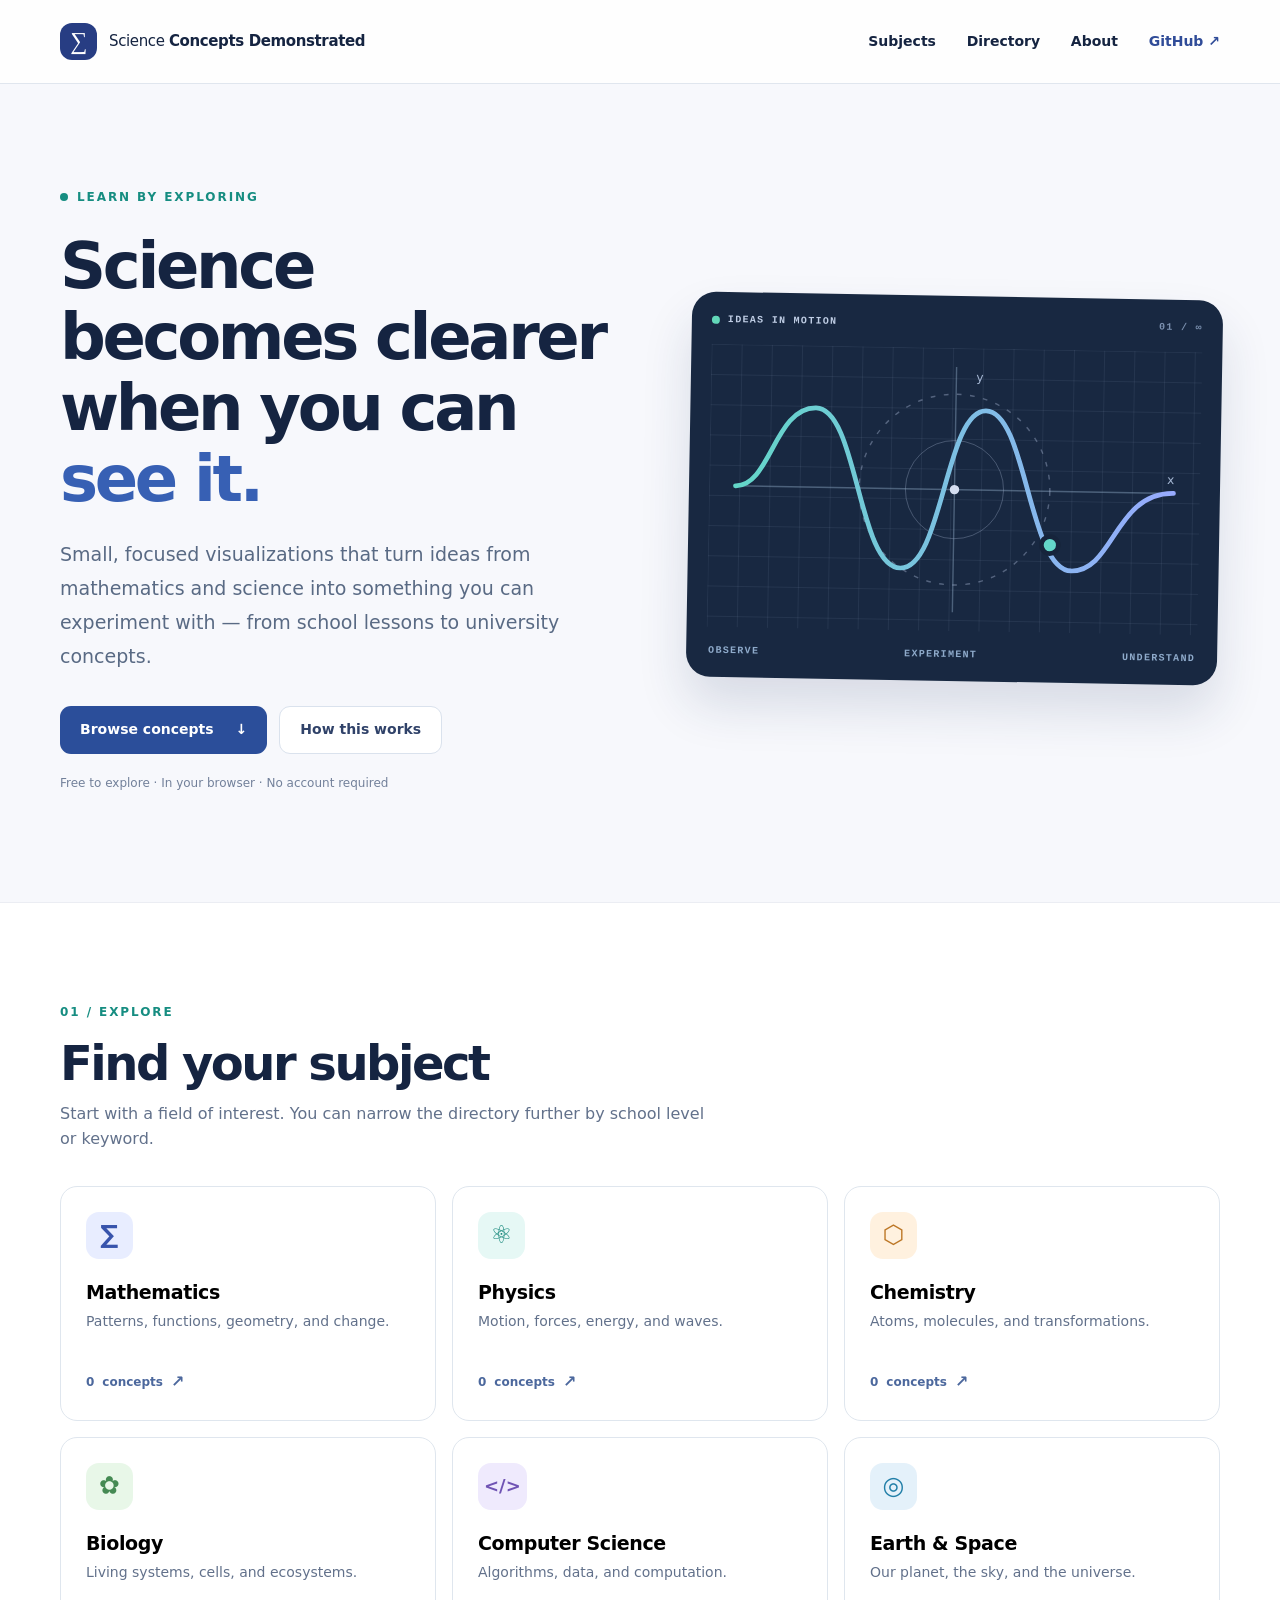
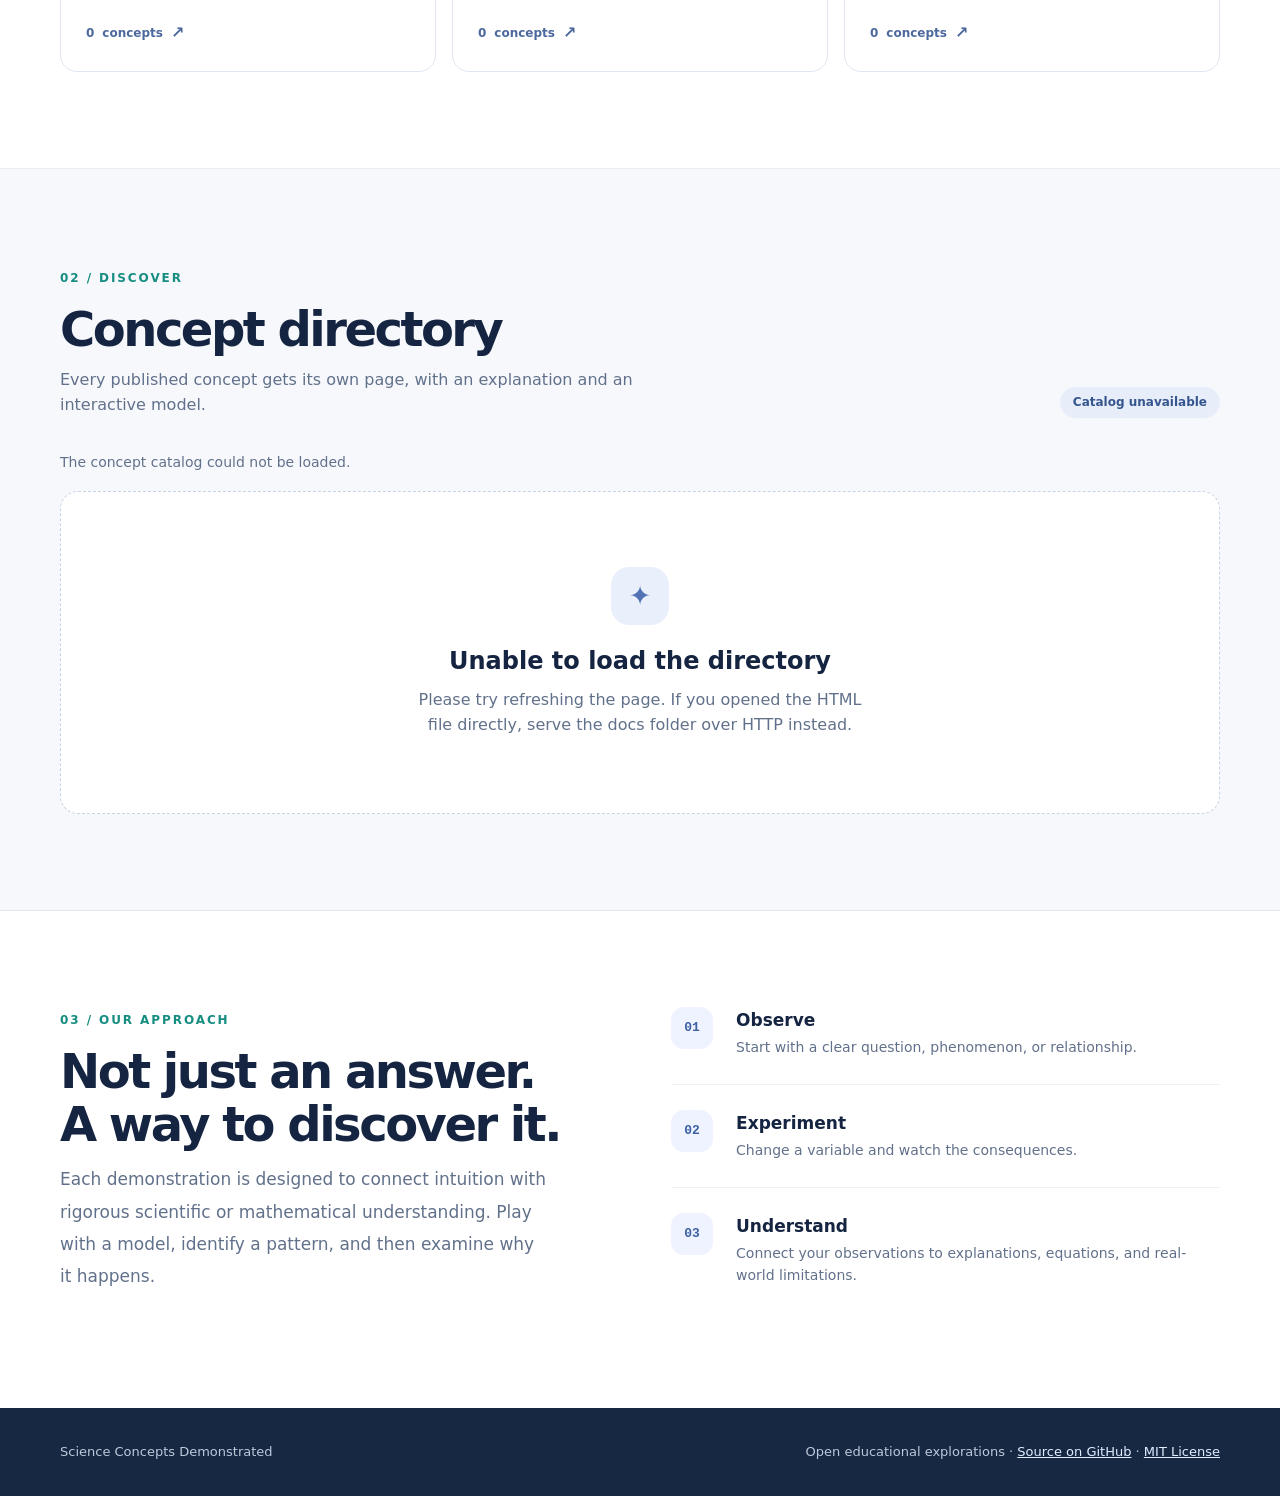
==== docs/index.html @ a7a0b008 "Initialize science concepts website and contributor documentation" ====
<!doctype html>
<html lang="en">
<head>
  <meta charset="utf-8">
  <meta name="viewport" content="width=device-width, initial-scale=1">
  <meta name="theme-color" content="#f7f8fc">
  <meta name="description" content="Explore science and mathematics through interactive, browser-based visualizations and clear explanations for learners at every level.">
  <title>Science Concepts Demonstrated — Interactive learning</title>
  <link rel="stylesheet" href="./site.css">
  <script src="./site.js" defer></script>
</head>
<body>
  <a class="skip-link" href="#main-content">Skip to main content</a>
  <header class="site-header">
    <div class="container header-inner">
      <a class="brand" href="./" aria-label="Science Concepts Demonstrated home">
        <span class="brand-mark" aria-hidden="true">∑</span>
        <span>Science <strong>Concepts Demonstrated</strong></span>
      </a>
      <nav class="site-nav" aria-label="Main navigation">
        <a href="#subjects">Subjects</a>
        <a href="#directory">Directory</a>
        <a href="#about">About</a>
        <a class="repo-link" href="https://github.com/ValRCS/Science_Concepts_Demonstrated">GitHub <span aria-hidden="true">↗</span></a>
      </nav>
    </div>
  </header>

  <main id="main-content">
    <section class="hero container" aria-labelledby="hero-title">
      <div class="hero-copy">
        <span class="eyebrow"><span class="eyebrow-dot" aria-hidden="true"></span> LEARN BY EXPLORING</span>
        <h1 id="hero-title">Science becomes clearer when you can <em>see it.</em></h1>
        <p class="lead">Small, focused visualizations that turn ideas from mathematics and science into something you can experiment with — from school lessons to university concepts.</p>
        <div class="hero-actions">
          <a class="button button-primary" href="#directory">Browse concepts <span aria-hidden="true">↓</span></a>
          <a class="button button-secondary" href="#about">How this works</a>
        </div>
        <p class="hero-note">Free to explore · In your browser · No account required</p>
      </div>
      <div class="hero-visual" aria-label="Illustration of a wave, coordinate grid, and orbit" role="img">
        <div class="visual-topline"><span class="visual-indicator"></span> IDEAS IN MOTION <span class="visual-number">01 / ∞</span></div>
        <svg viewBox="0 0 520 300" aria-hidden="true" focusable="false">
          <defs>
            <pattern id="grid" width="32" height="32" patternUnits="userSpaceOnUse"><path d="M32 0H0V32" fill="none" stroke="#9bb0cc" stroke-opacity=".2" stroke-width="1"/></pattern>
            <linearGradient id="wave" x1="0" x2="1"><stop stop-color="#63d6c8"/><stop offset="1" stop-color="#97aafe"/></linearGradient>
          </defs>
          <rect x="0" y="0" width="520" height="300" fill="url(#grid)"/>
          <path d="M28 150H492 M260 20V280" stroke="#8da6c1" stroke-opacity=".45" stroke-width="1.5"/>
          <circle cx="260" cy="150" r="101" fill="none" stroke="#a6b6d2" stroke-opacity=".42" stroke-dasharray="5 9" stroke-width="1.5"/>
          <circle cx="260" cy="150" r="52" fill="none" stroke="#a6b6d2" stroke-opacity=".35" stroke-width="1"/>
          <path d="M28 150 C65 150 68 66 112 66 S159 234 204 234 S249 66 292 66 S340 234 385 234 S430 150 492 150" fill="none" stroke="url(#wave)" stroke-width="5" stroke-linecap="round"/>
          <circle cx="362" cy="207" r="9" fill="#63d6c8" stroke="#16243b" stroke-width="5"/>
          <circle cx="260" cy="150" r="5" fill="#d5def1"/>
          <text x="281" y="35" fill="#a4b6d2" font-size="13" font-family="system-ui, sans-serif">y</text>
          <text x="485" y="140" fill="#a4b6d2" font-size="13" font-family="system-ui, sans-serif">x</text>
        </svg>
        <div class="visual-bottomline"><span>OBSERVE</span><span>EXPERIMENT</span><span>UNDERSTAND</span></div>
      </div>
    </section>

    <section id="subjects" class="section subject-section" aria-labelledby="subjects-title">
      <div class="container">
        <div class="section-heading">
          <div><span class="kicker">01 / EXPLORE</span><h2 id="subjects-title">Find your subject</h2><p>Start with a field of interest. You can narrow the directory further by school level or keyword.</p></div>
        </div>
        <div class="subject-grid" id="subject-grid">
          <button class="subject-card" type="button" data-subject="Mathematics"><span class="subject-icon math" aria-hidden="true">∑</span><span class="subject-name">Mathematics</span><span class="subject-description">Patterns, functions, geometry, and change.</span><span class="subject-count"><span data-count-for="Mathematics">0</span> concepts <span aria-hidden="true">↗</span></span></button>
          <button class="subject-card" type="button" data-subject="Physics"><span class="subject-icon physics" aria-hidden="true">⚛</span><span class="subject-name">Physics</span><span class="subject-description">Motion, forces, energy, and waves.</span><span class="subject-count"><span data-count-for="Physics">0</span> concepts <span aria-hidden="true">↗</span></span></button>
          <button class="subject-card" type="button" data-subject="Chemistry"><span class="subject-icon chemistry" aria-hidden="true">⬡</span><span class="subject-name">Chemistry</span><span class="subject-description">Atoms, molecules, and transformations.</span><span class="subject-count"><span data-count-for="Chemistry">0</span> concepts <span aria-hidden="true">↗</span></span></button>
          <button class="subject-card" type="button" data-subject="Biology"><span class="subject-icon biology" aria-hidden="true">✿</span><span class="subject-name">Biology</span><span class="subject-description">Living systems, cells, and ecosystems.</span><span class="subject-count"><span data-count-for="Biology">0</span> concepts <span aria-hidden="true">↗</span></span></button>
          <button class="subject-card" type="button" data-subject="Computer Science"><span class="subject-icon computing" aria-hidden="true">&lt;/&gt;</span><span class="subject-name">Computer Science</span><span class="subject-description">Algorithms, data, and computation.</span><span class="subject-count"><span data-count-for="Computer Science">0</span> concepts <span aria-hidden="true">↗</span></span></button>
          <button class="subject-card" type="button" data-subject="Earth & Space"><span class="subject-icon earth" aria-hidden="true">◎</span><span class="subject-name">Earth &amp; Space</span><span class="subject-description">Our planet, the sky, and the universe.</span><span class="subject-count"><span data-count-for="Earth & Space">0</span> concepts <span aria-hidden="true">↗</span></span></button>
        </div>
      </div>
    </section>

    <section id="directory" class="section directory-section" aria-labelledby="directory-title">
      <div class="container">
        <div class="section-heading">
          <div><span class="kicker">02 / DISCOVER</span><h2 id="directory-title">Concept directory</h2><p>Every published concept gets its own page, with an explanation and an interactive model.</p></div>
          <span id="catalog-total" class="catalog-total" aria-live="polite">Loading catalog…</span>
        </div>
        <div id="catalog-controls" class="catalog-controls" hidden>
          <label class="field search-field"><span>Search concepts</span><input type="search" id="concept-search" placeholder="Search by topic or keyword…" autocomplete="off"></label>
          <label class="field"><span>Subject</span><select id="subject-filter"><option value="All">All subjects</option><option>Mathematics</option><option>Physics</option><option>Chemistry</option><option>Biology</option><option>Computer Science</option><option>Earth &amp; Space</option></select></label>
          <label class="field"><span>Level</span><select id="level-filter"><option value="All">All levels</option><option>Primary</option><option>Lower secondary</option><option>Upper secondary</option><option>University</option></select></label>
        </div>
        <p id="catalog-status" class="results-status" role="status" aria-live="polite"></p>
        <div id="concept-grid" class="concept-grid"></div>
        <div id="empty-state" class="empty-state" hidden>
          <span class="empty-icon" aria-hidden="true">✦</span>
          <h3 id="empty-title">A collection in the making</h3>
          <p id="empty-description">The first interactive visualizations will appear here as they are published. In the meantime, explore the subjects above.</p>
        </div>
      </div>
    </section>

    <section id="about" class="section about-section" aria-labelledby="about-title">
      <div class="container about-layout">
        <div><span class="kicker">03 / OUR APPROACH</span><h2 id="about-title">Not just an answer.<br> A way to discover it.</h2><p>Each demonstration is designed to connect intuition with rigorous scientific or mathematical understanding. Play with a model, identify a pattern, and then examine why it happens.</p></div>
        <ol class="steps">
          <li><span class="step-number">01</span><div><h3>Observe</h3><p>Start with a clear question, phenomenon, or relationship.</p></div></li>
          <li><span class="step-number">02</span><div><h3>Experiment</h3><p>Change a variable and watch the consequences.</p></div></li>
          <li><span class="step-number">03</span><div><h3>Understand</h3><p>Connect your observations to explanations, equations, and real-world limitations.</p></div></li>
        </ol>
      </div>
    </section>
  </main>

  <footer class="site-footer"><div class="container footer-inner"><span>Science Concepts Demonstrated</span><span>Open educational explorations · <a href="https://github.com/ValRCS/Science_Concepts_Demonstrated">Source on GitHub</a> · <a href="https://github.com/ValRCS/Science_Concepts_Demonstrated/blob/main/LICENSE">MIT License</a></span></div></footer>
</body>
</html>
---- docs/site.css ----
:root {
  color-scheme: light;
  --ink: #152441;
  --muted: #62718b;
  --background: #f7f8fc;
  --surface: #fff;
  --border: #e0e6ee;
  --blue: #304c98;
  --teal: #168d81;
  --radius: 20px;
}
* { box-sizing: border-box; }
html { scroll-behavior: smooth; }
body { margin: 0; font-family: ui-sans-serif, system-ui, -apple-system, BlinkMacSystemFont, "Segoe UI", sans-serif; color: var(--ink); background: var(--background); line-height: 1.55; }
a { color: inherit; }
button, input, select { font: inherit; }
button { cursor: pointer; }
button:focus-visible, a:focus-visible, input:focus-visible, select:focus-visible { outline: 3px solid #249cba; outline-offset: 3px; }
[hidden] { display: none !important; }
.container { width: min(1160px, calc(100% - 48px)); margin-inline: auto; }
.skip-link { position: absolute; top: -100px; left: 16px; z-index: 100; padding: 12px; background: #fff; }
.skip-link:focus { top: 12px; }
.site-header { background: rgba(255,255,255,.85); border-bottom: 1px solid var(--border); }
.header-inner { min-height: 83px; display: flex; align-items: center; justify-content: space-between; gap: 24px; }
.brand { display: inline-flex; align-items: center; gap: 12px; text-decoration: none; font-size: 15px; white-space: nowrap; letter-spacing: -.025em; }
.brand strong { font-weight: 780; }
.brand-mark { width: 37px; height: 37px; background: #273d83; color: #fff; border-radius: 12px; display: grid; place-items: center; font-size: 24px; font-family: Georgia, serif; }
.site-nav { display: flex; align-items: center; flex-wrap: wrap; gap: clamp(12px, 2.4vw, 34px); font-size: 14px; font-weight: 650; }
.site-nav a { text-decoration: none; }
.site-nav a:hover, .site-footer a:hover { color: var(--teal); }
.repo-link { color: var(--blue); }
.hero { display: grid; grid-template-columns: 1.04fr 1fr; align-items: center; gap: clamp(30px, 6vw, 88px); padding-top: 100px; padding-bottom: 110px; }
.eyebrow, .kicker { text-transform: uppercase; font-size: 12px; letter-spacing: .16em; font-weight: 800; color: var(--teal); }
.eyebrow { display: inline-flex; align-items: center; gap: 9px; }
.eyebrow-dot { height: 8px; width: 8px; border-radius: 50%; background: var(--teal); }
h1, h2, h3, p { margin-top: 0; }
h1, h2 { letter-spacing: -.052em; line-height: 1.11; }
h1 { font-size: clamp(43px, 5vw, 71px); margin: 22px 0; font-weight: 790; }
h1 em { font-style: normal; color: #3760b4; }
.lead { max-width: 550px; font-size: clamp(17px, 1.65vw, 19px); line-height: 1.8; color: #596a84; }
.hero-actions { display: flex; flex-wrap: wrap; gap: 12px; margin-top: 32px; }
.button { min-height: 48px; padding: 12px 20px; text-decoration: none; border-radius: 11px; font-size: 14px; font-weight: 750; display: inline-flex; align-items: center; gap: 22px; justify-content: center; }
.button-primary { color: #fff; background: #2b4e9a; }
.button-primary:hover { background: #203d7c; }
.button-secondary { background: #fff; color: #304269; border: 1px solid #dae2ed; }
.button-secondary:hover { border-color: #a4b9d6; }
.hero-note { color: #72809a; font-size: 12px; margin: 20px 0 0; }
.hero-visual { background: #182841; padding: 20px 20px 15px; color: #c0cee5; border-radius: 24px; box-shadow: 0 28px 50px rgba(30, 48, 91, .14); overflow: hidden; transform: rotate(1deg); }
.visual-topline, .visual-bottomline { display: flex; align-items: center; gap: 8px; font-family: ui-monospace, "SFMono-Regular", Consolas, monospace; font-weight: 700; letter-spacing: .13em; font-size: 10px; }
.visual-indicator { width: 8px; height: 8px; border-radius: 50%; background: #62d7b8; }
.visual-number { margin-left: auto; color: #7b90af; }
.hero-visual svg { width: 100%; display: block; margin: 16px 0; }
.visual-bottomline { justify-content: space-between; color: #8fabcb; padding: 0 2px 4px; }
.section { padding: 96px 0; }
.subject-section { background: #fff; border-block: 1px solid #ebedf3; }
.section-heading { display: flex; align-items: flex-end; justify-content: space-between; gap: 22px; margin-bottom: 34px; }
.section-heading h2, .about-section h2 { font-size: clamp(32px, 3.9vw, 48px); margin: 13px 0 12px; }
.section-heading p { color: var(--muted); max-width: 650px; margin: 0; }
.subject-grid { display: grid; grid-template-columns: repeat(3, minmax(0, 1fr)); gap: 16px; }
.subject-card { padding: 25px; text-align: left; border: 1px solid #dfe6ee; background: #fff; border-radius: 17px; min-height: 235px; display: flex; flex-direction: column; align-items: flex-start; transition: transform .18s ease, box-shadow .18s ease, border-color .18s ease; }
.subject-card:hover { transform: translateY(-3px); border-color: #b3c4db; box-shadow: 0 10px 30px rgba(26, 48, 87, .08); }
.subject-icon { display: grid; place-items: center; min-width: 47px; height: 47px; padding-inline: 6px; border-radius: 13px; background: #e8edff; color: #3854ac; font-size: 25px; font-weight: 760; }
.subject-icon.physics { background: #e6f8f5; color: #138679; }
.subject-icon.chemistry { background: #fff1df; color: #bd7726; }
.subject-icon.biology { background: #e8f7e8; color: #458a53; }
.subject-icon.computing { background: #efeafd; color: #7054b4; font-size: 18px; }
.subject-icon.earth { background: #e4f1fa; color: #227fa8; }
.subject-name { font-weight: 800; letter-spacing: -.02em; font-size: 19px; margin-top: 19px; }
.subject-description { color: var(--muted); font-size: 14px; margin-top: 4px; }
.subject-count { display: flex; gap: 8px; align-items: center; margin-top: auto; padding-top: 17px; font-size: 12px; color: #4c689d; font-weight: 750; }
.subject-count span:last-child { font-size: 16px; }
.directory-section { background: #f7f8fc; }
.catalog-total { flex: 0 0 auto; background: #e8eef9; color: #35558e; border-radius: 20px; padding: 6px 13px; font-weight: 750; font-size: 12px; }
.catalog-controls { display: grid; grid-template-columns: 2fr 1fr 1fr; gap: 15px; padding: 20px; background: #fff; border: 1px solid var(--border); border-radius: 16px; }
.field { display: grid; gap: 7px; font-size: 12px; font-weight: 750; color: #4e607d; }
.field input, .field select { min-width: 0; width: 100%; height: 44px; padding: 8px 13px; color: var(--ink); background: #fafcff; border: 1px solid #ced9e7; border-radius: 9px; font-size: 14px; }
.results-status { margin: 18px 0; font-size: 14px; color: var(--muted); }
.concept-grid { display: grid; grid-template-columns: repeat(3, minmax(0, 1fr)); gap: 17px; }
.concept-card { background: #fff; padding: 26px; border: 1px solid var(--border); border-radius: 18px; min-height: 230px; display: flex; flex-direction: column; }
.concept-category { color: #287d81; font-size: 11px; text-transform: uppercase; letter-spacing: .1em; font-weight: 800; }
.concept-card h3 { margin: 12px 0 8px; font-size: 21px; letter-spacing: -.03em; }
.concept-card h3 a { text-decoration: none; }
.concept-card h3 a:hover { color: var(--blue); text-decoration: underline; }
.concept-card p { color: var(--muted); font-size: 14px; }
.level-tags { margin-top: auto; display: flex; flex-wrap: wrap; gap: 6px; }
.level-tags span { font-size: 11px; padding: 4px 9px; border-radius: 20px; background: #edf1f9; color: #4d6385; }
.empty-state { text-align: center; padding: 75px 24px; background: #fff; border: 1px dashed #c6d3e7; border-radius: 18px; }
.empty-icon { display: inline-grid; place-items: center; width: 58px; height: 58px; background: #eaf0fb; border-radius: 18px; font-size: 27px; color: #5172b3; }
.empty-state h3 { font-size: 24px; margin: 18px 0 8px; }
.empty-state p { color: var(--muted); max-width: 470px; margin: 0 auto; }
.about-section { background: #fff; border-top: 1px solid var(--border); }
.about-layout { display: grid; grid-template-columns: .95fr 1fr; gap: clamp(32px, 7vw, 100px); }
.about-layout > div > p { color: var(--muted); max-width: 490px; line-height: 1.9; font-size: 17px; }
.steps { list-style: none; padding: 0; margin: 0; }
.steps li { display: flex; gap: 23px; padding: 0 0 25px; margin-bottom: 25px; border-bottom: 1px solid #edf0f5; }
.steps li:last-child { margin-bottom: 0; border-bottom: 0; }
.step-number { display: grid; place-items: center; width: 42px; height: 42px; flex: 0 0 auto; border-radius: 13px; background: #eef3ff; color: #3d60a3; font-family: ui-monospace, monospace; font-size: 13px; font-weight: 800; }
.steps h3 { font-size: 17px; margin: 0 0 4px; }
.steps p { color: var(--muted); font-size: 14px; margin: 0; }
.site-footer { background: #172843; color: #bdc9d9; font-size: 13px; }
.footer-inner { padding: 34px 0; display: flex; justify-content: space-between; gap: 20px; flex-wrap: wrap; }
.site-footer a { color: #e2edff; }
@media (max-width: 920px) {
  .hero { grid-template-columns: 1fr; padding-top: 65px; padding-bottom: 65px; }
  .hero-visual { max-width: 620px; transform: none; }
  .subject-grid, .concept-grid { grid-template-columns: repeat(2, minmax(0, 1fr)); }
  .about-layout { grid-template-columns: 1fr; }
}
@media (max-width: 650px) {
  .container { width: min(100% - 32px, 1160px); }
  .header-inner { align-items: flex-start; flex-direction: column; justify-content: center; gap: 12px; padding-block: 17px; }
  .site-nav { gap: 17px; }
  .site-nav a { font-size: 12px; }
  h1 { font-size: 42px; }
  .section { padding: 65px 0; }
  .subject-grid, .concept-grid { grid-template-columns: 1fr; }
  .subject-card { min-height: 210px; }
  .catalog-controls { grid-template-columns: 1fr; }
  .section-heading { align-items: flex-start; flex-direction: column; }
}
@media (prefers-reduced-motion: reduce) {
  html { scroll-behavior: auto; }
  .subject-card { transition: none; }
  .subject-card:hover { transform: none; }
}
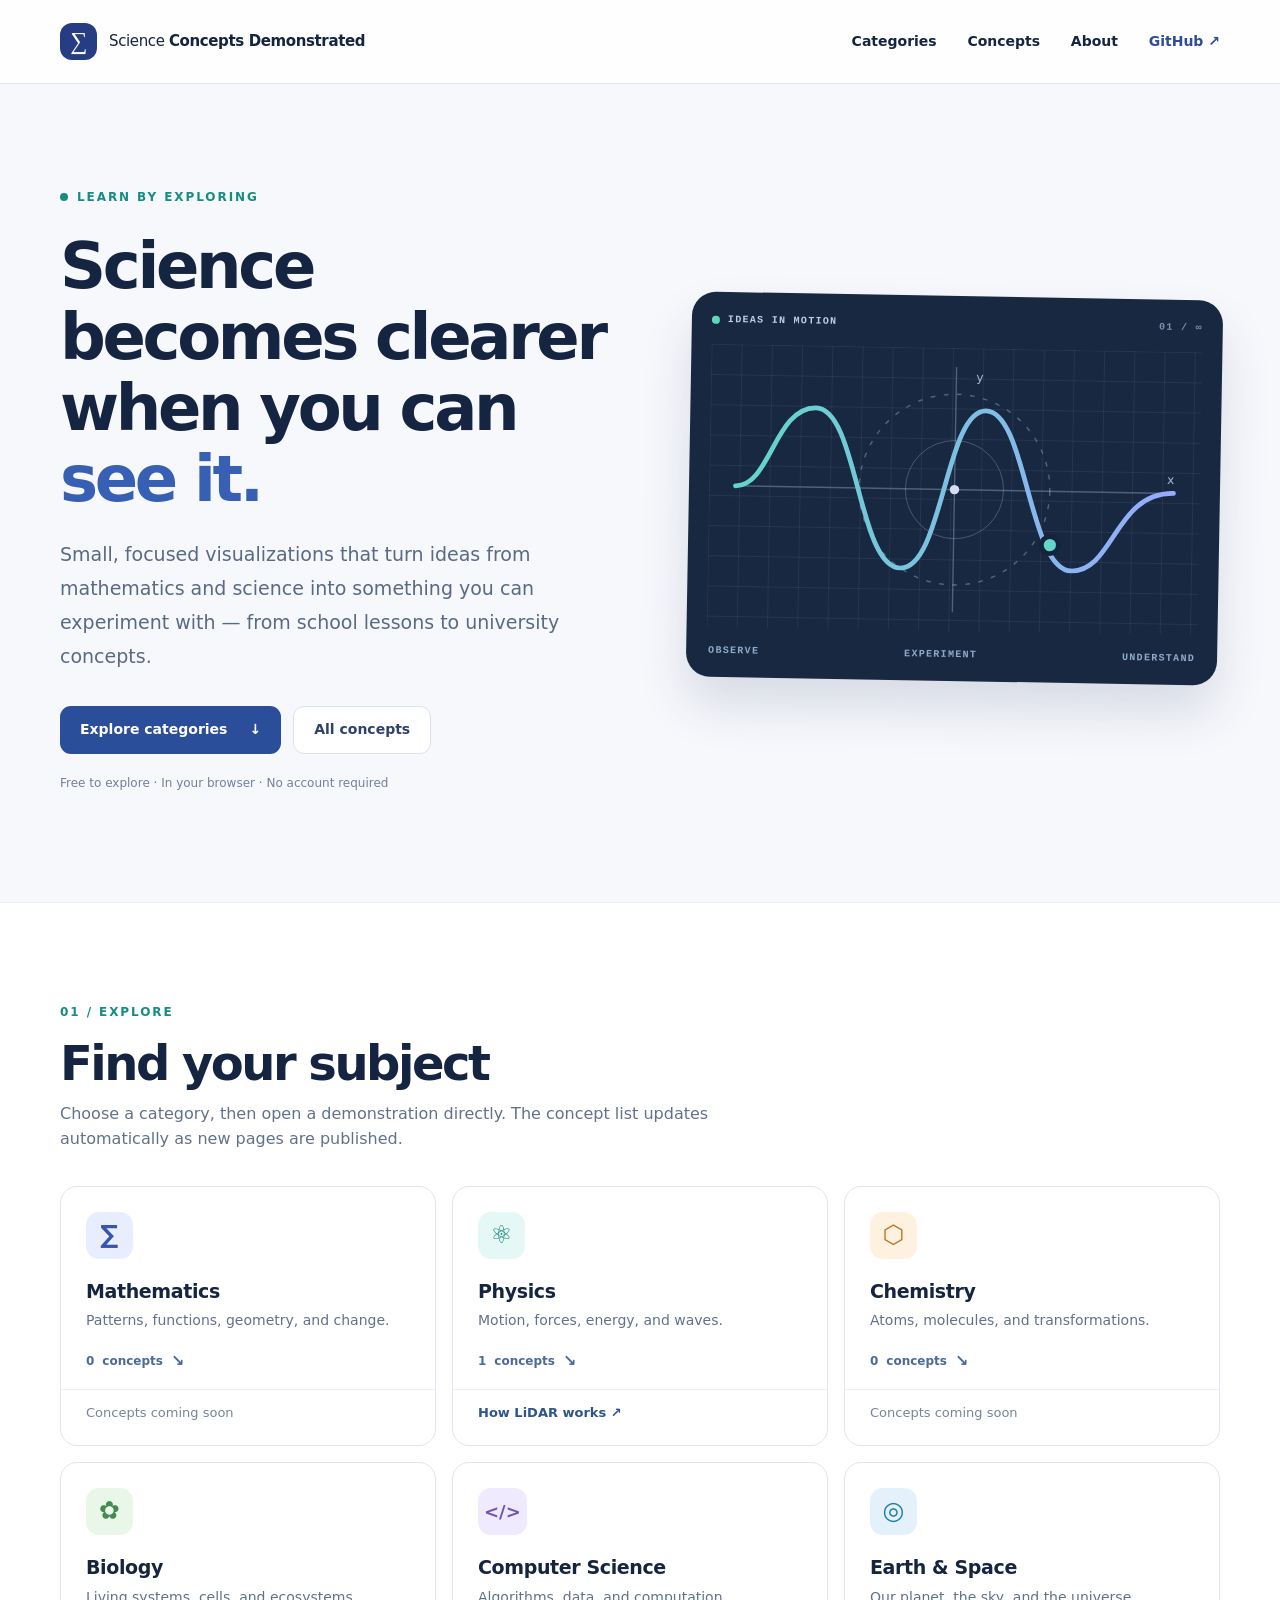
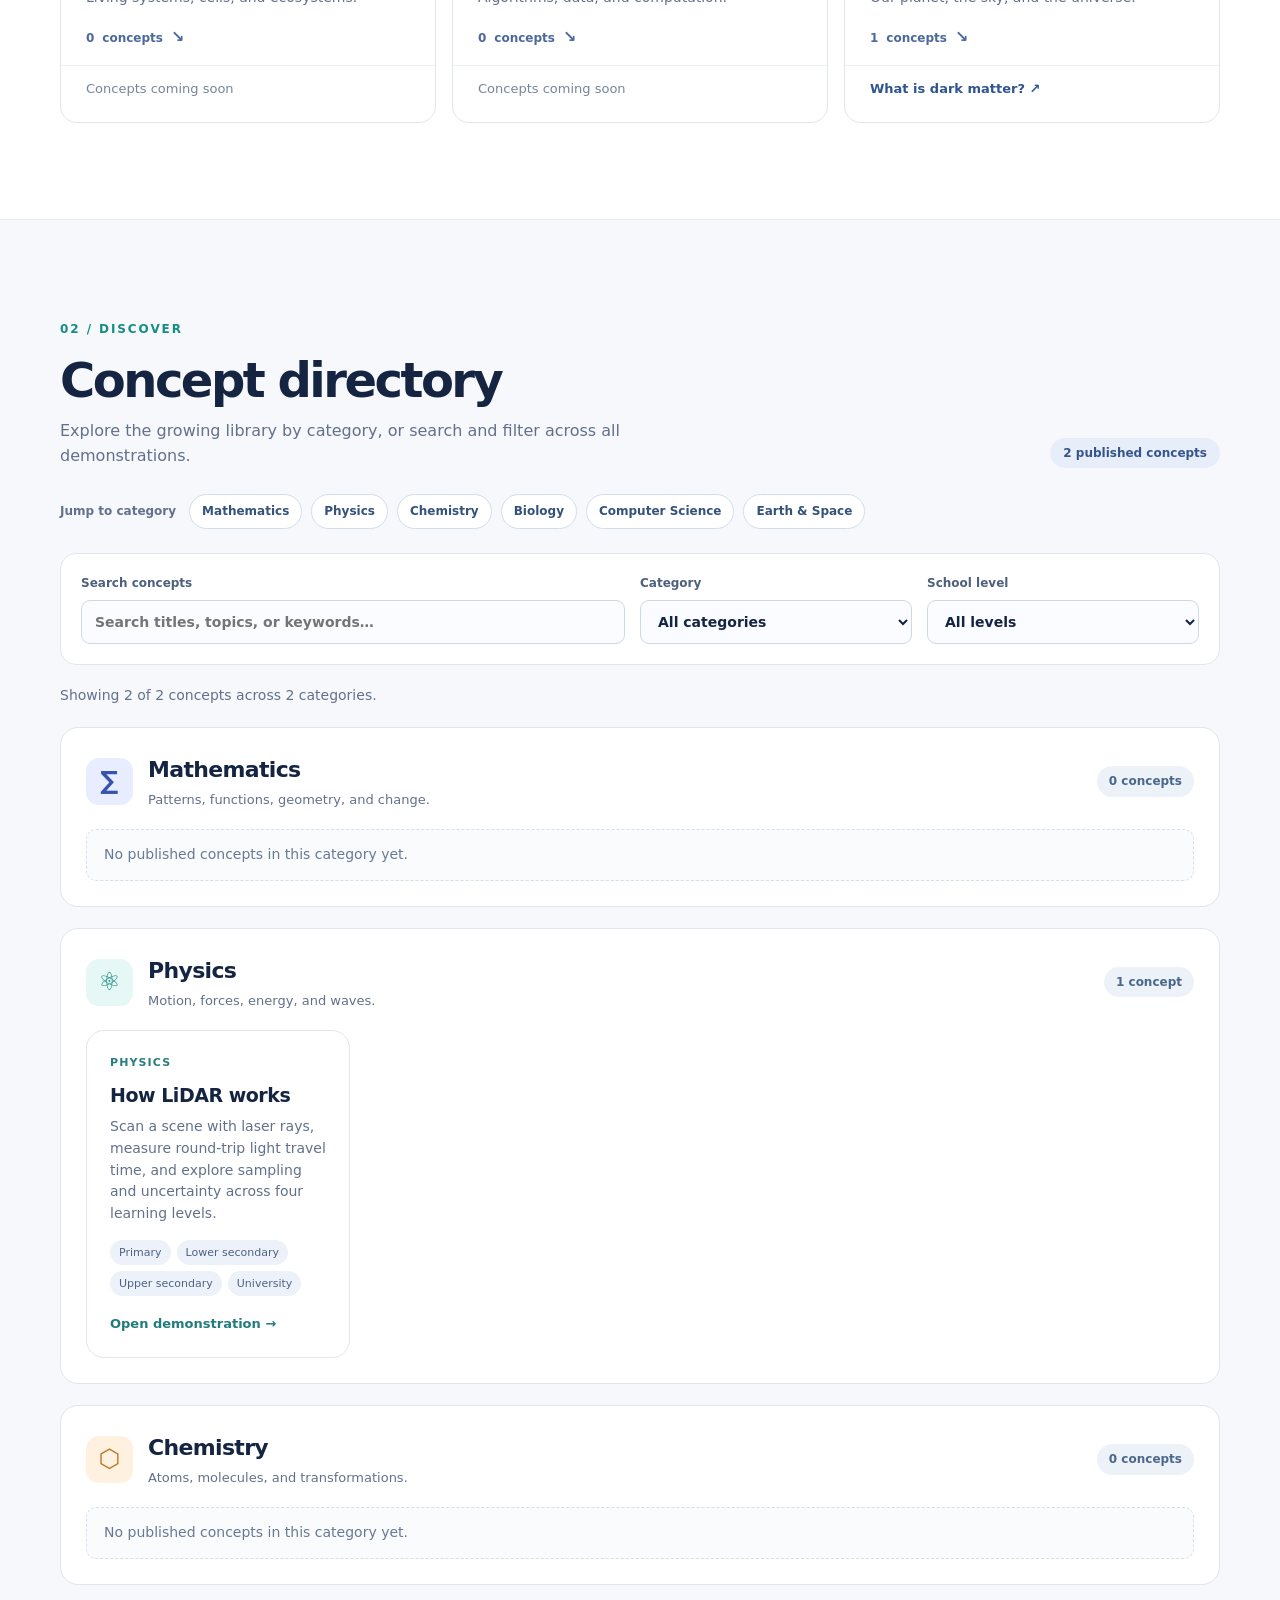
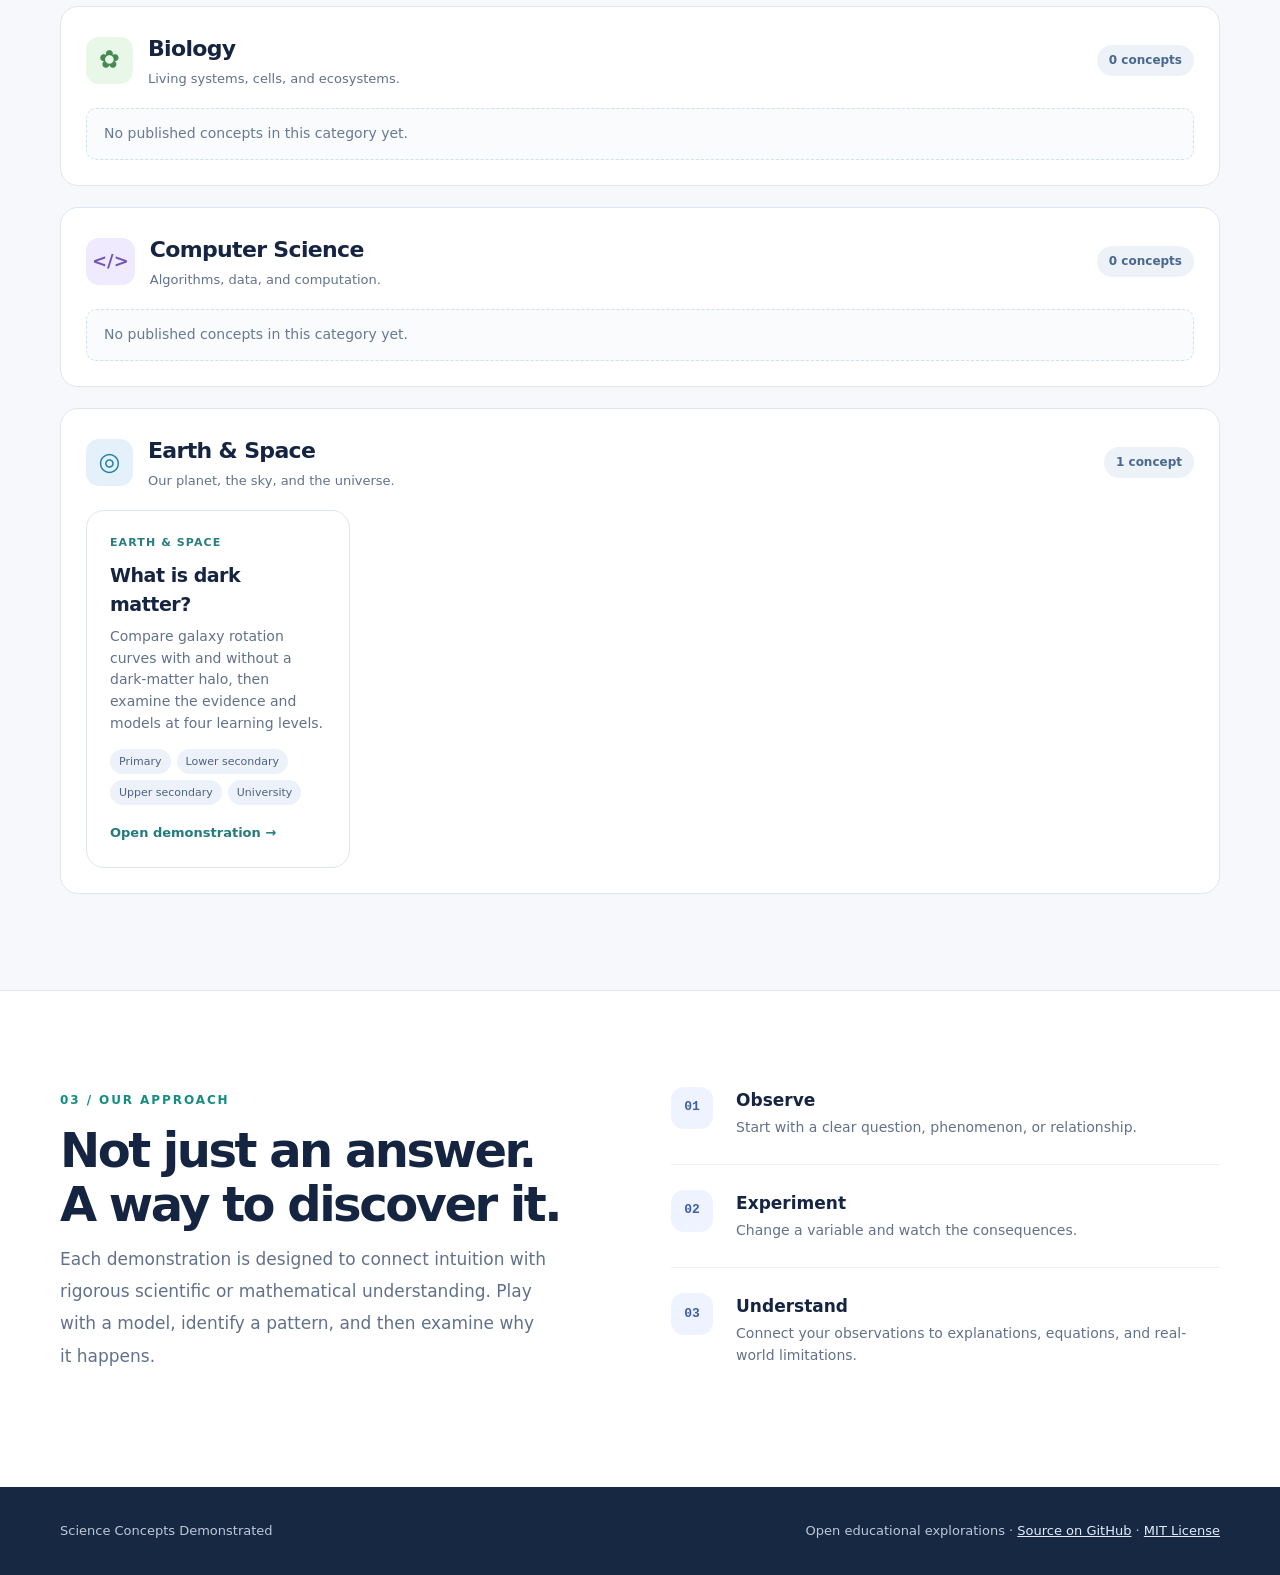
==== commit 7e1cd681: "Build categorized homepage navigation with direct concept links" ====
--- a/docs/index.html
+++ b/docs/index.html
@@ -18,8 +18,8 @@
         <span>Science <strong>Concepts Demonstrated</strong></span>
       </a>
       <nav class="site-nav" aria-label="Main navigation">
-        <a href="#subjects">Subjects</a>
-        <a href="#directory">Directory</a>
+        <a href="#subjects">Categories</a>
+        <a href="#directory">Concepts</a>
         <a href="#about">About</a>
         <a class="repo-link" href="https://github.com/ValRCS/Science_Concepts_Demonstrated">GitHub <span aria-hidden="true">↗</span></a>
       </nav>
@@ -33,8 +33,8 @@
         <h1 id="hero-title">Science becomes clearer when you can <em>see it.</em></h1>
         <p class="lead">Small, focused visualizations that turn ideas from mathematics and science into something you can experiment with — from school lessons to university concepts.</p>
         <div class="hero-actions">
-          <a class="button button-primary" href="#directory">Browse concepts <span aria-hidden="true">↓</span></a>
-          <a class="button button-secondary" href="#about">How this works</a>
+          <a class="button button-primary" href="#subjects">Explore categories <span aria-hidden="true">↓</span></a>
+          <a class="button button-secondary" href="#directory">All concepts</a>
         </div>
         <p class="hero-note">Free to explore · In your browser · No account required</p>
       </div>
@@ -62,15 +62,75 @@
     <section id="subjects" class="section subject-section" aria-labelledby="subjects-title">
       <div class="container">
         <div class="section-heading">
-          <div><span class="kicker">01 / EXPLORE</span><h2 id="subjects-title">Find your subject</h2><p>Start with a field of interest. You can narrow the directory further by school level or keyword.</p></div>
+          <div><span class="kicker">01 / EXPLORE</span><h2 id="subjects-title">Find your subject</h2><p>Choose a category, then open a demonstration directly. The concept list updates automatically as new pages are published.</p></div>
         </div>
         <div class="subject-grid" id="subject-grid">
-          <button class="subject-card" type="button" data-subject="Mathematics"><span class="subject-icon math" aria-hidden="true">∑</span><span class="subject-name">Mathematics</span><span class="subject-description">Patterns, functions, geometry, and change.</span><span class="subject-count"><span data-count-for="Mathematics">0</span> concepts <span aria-hidden="true">↗</span></span></button>
-          <button class="subject-card" type="button" data-subject="Physics"><span class="subject-icon physics" aria-hidden="true">⚛</span><span class="subject-name">Physics</span><span class="subject-description">Motion, forces, energy, and waves.</span><span class="subject-count"><span data-count-for="Physics">0</span> concepts <span aria-hidden="true">↗</span></span></button>
-          <button class="subject-card" type="button" data-subject="Chemistry"><span class="subject-icon chemistry" aria-hidden="true">⬡</span><span class="subject-name">Chemistry</span><span class="subject-description">Atoms, molecules, and transformations.</span><span class="subject-count"><span data-count-for="Chemistry">0</span> concepts <span aria-hidden="true">↗</span></span></button>
-          <button class="subject-card" type="button" data-subject="Biology"><span class="subject-icon biology" aria-hidden="true">✿</span><span class="subject-name">Biology</span><span class="subject-description">Living systems, cells, and ecosystems.</span><span class="subject-count"><span data-count-for="Biology">0</span> concepts <span aria-hidden="true">↗</span></span></button>
-          <button class="subject-card" type="button" data-subject="Computer Science"><span class="subject-icon computing" aria-hidden="true">&lt;/&gt;</span><span class="subject-name">Computer Science</span><span class="subject-description">Algorithms, data, and computation.</span><span class="subject-count"><span data-count-for="Computer Science">0</span> concepts <span aria-hidden="true">↗</span></span></button>
-          <button class="subject-card" type="button" data-subject="Earth & Space"><span class="subject-icon earth" aria-hidden="true">◎</span><span class="subject-name">Earth &amp; Space</span><span class="subject-description">Our planet, the sky, and the universe.</span><span class="subject-count"><span data-count-for="Earth & Space">0</span> concepts <span aria-hidden="true">↗</span></span></button>
+          <article class="subject-card">
+            <a class="subject-jump" href="#category-mathematics" data-subject-jump="Mathematics" aria-label="Browse Mathematics concepts">
+              <span class="subject-icon math" aria-hidden="true">∑</span>
+              <span class="subject-name">Mathematics</span>
+              <span class="subject-description">Patterns, functions, geometry, and change.</span>
+              <span class="subject-count"><span data-count-for="Mathematics">0</span> concepts <span aria-hidden="true">↘</span></span>
+            </a>
+            <ul class="subject-shortcuts" data-subject-links="Mathematics" aria-label="Mathematics demonstrations">
+              <li class="subject-coming-soon">Loading concepts…</li>
+            </ul>
+          </article>
+          <article class="subject-card">
+            <a class="subject-jump" href="#category-physics" data-subject-jump="Physics" aria-label="Browse Physics concepts">
+              <span class="subject-icon physics" aria-hidden="true">⚛</span>
+              <span class="subject-name">Physics</span>
+              <span class="subject-description">Motion, forces, energy, and waves.</span>
+              <span class="subject-count"><span data-count-for="Physics">0</span> concepts <span aria-hidden="true">↘</span></span>
+            </a>
+            <ul class="subject-shortcuts" data-subject-links="Physics" aria-label="Physics demonstrations">
+              <li class="subject-coming-soon">Loading concepts…</li>
+            </ul>
+          </article>
+          <article class="subject-card">
+            <a class="subject-jump" href="#category-chemistry" data-subject-jump="Chemistry" aria-label="Browse Chemistry concepts">
+              <span class="subject-icon chemistry" aria-hidden="true">⬡</span>
+              <span class="subject-name">Chemistry</span>
+              <span class="subject-description">Atoms, molecules, and transformations.</span>
+              <span class="subject-count"><span data-count-for="Chemistry">0</span> concepts <span aria-hidden="true">↘</span></span>
+            </a>
+            <ul class="subject-shortcuts" data-subject-links="Chemistry" aria-label="Chemistry demonstrations">
+              <li class="subject-coming-soon">Loading concepts…</li>
+            </ul>
+          </article>
+          <article class="subject-card">
+            <a class="subject-jump" href="#category-biology" data-subject-jump="Biology" aria-label="Browse Biology concepts">
+              <span class="subject-icon biology" aria-hidden="true">✿</span>
+              <span class="subject-name">Biology</span>
+              <span class="subject-description">Living systems, cells, and ecosystems.</span>
+              <span class="subject-count"><span data-count-for="Biology">0</span> concepts <span aria-hidden="true">↘</span></span>
+            </a>
+            <ul class="subject-shortcuts" data-subject-links="Biology" aria-label="Biology demonstrations">
+              <li class="subject-coming-soon">Loading concepts…</li>
+            </ul>
+          </article>
+          <article class="subject-card">
+            <a class="subject-jump" href="#category-computer-science" data-subject-jump="Computer Science" aria-label="Browse Computer Science concepts">
+              <span class="subject-icon computing" aria-hidden="true">&lt;/&gt;</span>
+              <span class="subject-name">Computer Science</span>
+              <span class="subject-description">Algorithms, data, and computation.</span>
+              <span class="subject-count"><span data-count-for="Computer Science">0</span> concepts <span aria-hidden="true">↘</span></span>
+            </a>
+            <ul class="subject-shortcuts" data-subject-links="Computer Science" aria-label="Computer Science demonstrations">
+              <li class="subject-coming-soon">Loading concepts…</li>
+            </ul>
+          </article>
+          <article class="subject-card">
+            <a class="subject-jump" href="#category-earth-and-space" data-subject-jump="Earth &amp; Space" aria-label="Browse Earth &amp; Space concepts">
+              <span class="subject-icon earth" aria-hidden="true">◎</span>
+              <span class="subject-name">Earth &amp; Space</span>
+              <span class="subject-description">Our planet, the sky, and the universe.</span>
+              <span class="subject-count"><span data-count-for="Earth &amp; Space">0</span> concepts <span aria-hidden="true">↘</span></span>
+            </a>
+            <ul class="subject-shortcuts" data-subject-links="Earth &amp; Space" aria-label="Earth &amp; Space demonstrations">
+              <li class="subject-coming-soon">Loading concepts…</li>
+            </ul>
+          </article>
         </div>
       </div>
     </section>
@@ -78,20 +138,88 @@
     <section id="directory" class="section directory-section" aria-labelledby="directory-title">
       <div class="container">
         <div class="section-heading">
-          <div><span class="kicker">02 / DISCOVER</span><h2 id="directory-title">Concept directory</h2><p>Every published concept gets its own page, with an explanation and an interactive model.</p></div>
+          <div><span class="kicker">02 / DISCOVER</span><h2 id="directory-title">Concept directory</h2><p>Explore the growing library by category, or search and filter across all demonstrations.</p></div>
           <span id="catalog-total" class="catalog-total" aria-live="polite">Loading catalog…</span>
         </div>
+        <nav class="directory-jump" aria-label="Jump to a category">
+          <span class="directory-jump-label">Jump to category</span>
+          <a href="#category-mathematics" data-category-jump="Mathematics">Mathematics</a>
+          <a href="#category-physics" data-category-jump="Physics">Physics</a>
+          <a href="#category-chemistry" data-category-jump="Chemistry">Chemistry</a>
+          <a href="#category-biology" data-category-jump="Biology">Biology</a>
+          <a href="#category-computer-science" data-category-jump="Computer Science">Computer Science</a>
+          <a href="#category-earth-and-space" data-category-jump="Earth &amp; Space">Earth &amp; Space</a>
+        </nav>
         <div id="catalog-controls" class="catalog-controls" hidden>
-          <label class="field search-field"><span>Search concepts</span><input type="search" id="concept-search" placeholder="Search by topic or keyword…" autocomplete="off"></label>
-          <label class="field"><span>Subject</span><select id="subject-filter"><option value="All">All subjects</option><option>Mathematics</option><option>Physics</option><option>Chemistry</option><option>Biology</option><option>Computer Science</option><option>Earth &amp; Space</option></select></label>
-          <label class="field"><span>Level</span><select id="level-filter"><option value="All">All levels</option><option>Primary</option><option>Lower secondary</option><option>Upper secondary</option><option>University</option></select></label>
-        </div>
-        <p id="catalog-status" class="results-status" role="status" aria-live="polite"></p>
-        <div id="concept-grid" class="concept-grid"></div>
+          <label class="field search-field"><span>Search concepts</span><input type="search" id="concept-search" placeholder="Search titles, topics, or keywords…" autocomplete="off"></label>
+          <label class="field"><span>Category</span><select id="subject-filter"><option value="All">All categories</option><option>Mathematics</option><option>Physics</option><option>Chemistry</option><option>Biology</option><option>Computer Science</option><option>Earth &amp; Space</option></select></label>
+          <label class="field"><span>School level</span><select id="level-filter"><option value="All">All levels</option><option>Primary</option><option>Lower secondary</option><option>Upper secondary</option><option>University</option></select></label>
+        </div>
+        <div class="directory-results">
+          <p id="catalog-status" class="results-status" role="status" aria-live="polite">Loading the directory…</p>
+          <button id="clear-filters" type="button" class="clear-filters" hidden>Clear filters</button>
+        </div>
+        <noscript><p class="catalog-noscript">Enable JavaScript to load the category directory from concepts.json.</p></noscript>
+        <div id="concept-grid" class="directory-groups">
+          <section class="directory-group" id="category-mathematics" data-directory-group="Mathematics" aria-labelledby="category-heading-mathematics">
+            <div class="directory-group-heading">
+              <span class="subject-icon math" aria-hidden="true">∑</span>
+              <div class="directory-group-title"><h3 id="category-heading-mathematics">Mathematics</h3><p>Patterns, functions, geometry, and change.</p></div>
+              <span class="group-count" data-group-count="Mathematics">0 concepts</span>
+            </div>
+            <div class="concept-grid" data-concept-grid="Mathematics"></div>
+            <p class="group-placeholder" data-group-placeholder="Mathematics">No published concepts in this category yet.</p>
+          </section>
+          <section class="directory-group" id="category-physics" data-directory-group="Physics" aria-labelledby="category-heading-physics">
+            <div class="directory-group-heading">
+              <span class="subject-icon physics" aria-hidden="true">⚛</span>
+              <div class="directory-group-title"><h3 id="category-heading-physics">Physics</h3><p>Motion, forces, energy, and waves.</p></div>
+              <span class="group-count" data-group-count="Physics">0 concepts</span>
+            </div>
+            <div class="concept-grid" data-concept-grid="Physics"></div>
+            <p class="group-placeholder" data-group-placeholder="Physics">No published concepts in this category yet.</p>
+          </section>
+          <section class="directory-group" id="category-chemistry" data-directory-group="Chemistry" aria-labelledby="category-heading-chemistry">
+            <div class="directory-group-heading">
+              <span class="subject-icon chemistry" aria-hidden="true">⬡</span>
+              <div class="directory-group-title"><h3 id="category-heading-chemistry">Chemistry</h3><p>Atoms, molecules, and transformations.</p></div>
+              <span class="group-count" data-group-count="Chemistry">0 concepts</span>
+            </div>
+            <div class="concept-grid" data-concept-grid="Chemistry"></div>
+            <p class="group-placeholder" data-group-placeholder="Chemistry">No published concepts in this category yet.</p>
+          </section>
+          <section class="directory-group" id="category-biology" data-directory-group="Biology" aria-labelledby="category-heading-biology">
+            <div class="directory-group-heading">
+              <span class="subject-icon biology" aria-hidden="true">✿</span>
+              <div class="directory-group-title"><h3 id="category-heading-biology">Biology</h3><p>Living systems, cells, and ecosystems.</p></div>
+              <span class="group-count" data-group-count="Biology">0 concepts</span>
+            </div>
+            <div class="concept-grid" data-concept-grid="Biology"></div>
+            <p class="group-placeholder" data-group-placeholder="Biology">No published concepts in this category yet.</p>
+          </section>
+          <section class="directory-group" id="category-computer-science" data-directory-group="Computer Science" aria-labelledby="category-heading-computer-science">
+            <div class="directory-group-heading">
+              <span class="subject-icon computing" aria-hidden="true">&lt;/&gt;</span>
+              <div class="directory-group-title"><h3 id="category-heading-computer-science">Computer Science</h3><p>Algorithms, data, and computation.</p></div>
+              <span class="group-count" data-group-count="Computer Science">0 concepts</span>
+            </div>
+            <div class="concept-grid" data-concept-grid="Computer Science"></div>
+            <p class="group-placeholder" data-group-placeholder="Computer Science">No published concepts in this category yet.</p>
+          </section>
+          <section class="directory-group" id="category-earth-and-space" data-directory-group="Earth &amp; Space" aria-labelledby="category-heading-earth-and-space">
+            <div class="directory-group-heading">
+              <span class="subject-icon earth" aria-hidden="true">◎</span>
+              <div class="directory-group-title"><h3 id="category-heading-earth-and-space">Earth &amp; Space</h3><p>Our planet, the sky, and the universe.</p></div>
+              <span class="group-count" data-group-count="Earth &amp; Space">0 concepts</span>
+            </div>
+            <div class="concept-grid" data-concept-grid="Earth &amp; Space"></div>
+            <p class="group-placeholder" data-group-placeholder="Earth &amp; Space">No published concepts in this category yet.</p>
+          </section>
+        </div>
         <div id="empty-state" class="empty-state" hidden>
           <span class="empty-icon" aria-hidden="true">✦</span>
           <h3 id="empty-title">A collection in the making</h3>
-          <p id="empty-description">The first interactive visualizations will appear here as they are published. In the meantime, explore the subjects above.</p>
+          <p id="empty-description">New demonstrations will appear here as they are added to the catalog.</p>
         </div>
       </div>
     </section>
--- a/docs/site.css
+++ b/docs/site.css
@@ -123,3 +123,54 @@
   .subject-card { transition: none; }
   .subject-card:hover { transform: none; }
 }
+
+/* Category-to-concept navigation */
+.subject-card { padding: 0; min-height: 0; overflow: hidden; }
+.subject-jump { display: flex; flex-direction: column; align-items: flex-start; padding: 25px 25px 15px; text-decoration: none; color: inherit; flex: 1 0 auto; }
+.subject-jump:hover .subject-name { color: var(--blue); text-decoration: underline; }
+.subject-jump .subject-name { margin-top: 18px; }
+.subject-shortcuts { list-style: none; padding: 13px 25px 23px; margin: auto 0 0; border-top: 1px solid #ebeff5; width: 100%; display: grid; gap: 8px; }
+.subject-shortcuts li { font-size: 13px; line-height: 1.5; }
+.subject-shortcuts li a { color: #2e558f; text-decoration: none; font-weight: 650; }
+.subject-shortcuts li a:hover { text-decoration: underline; }
+.subject-shortcuts .subject-coming-soon { color: #77859a; font-weight: 500; }
+.subject-shortcuts .subject-more a { font-size: 12px; color: #167a7c; }
+.directory-jump { display: flex; flex-wrap: wrap; align-items: center; gap: 9px; margin: -8px 0 24px; }
+.directory-jump-label { font-size: 12px; font-weight: 800; color: #61718e; margin-right: 4px; }
+.directory-jump a { padding: 7px 12px; border: 1px solid #d2ddea; border-radius: 999px; background: white; color: #34527c; font-size: 12px; font-weight: 700; text-decoration: none; }
+.directory-jump a:hover { background: #e9f4f5; border-color: #9ccfca; color: #156c68; }
+.directory-results { display: flex; align-items: center; justify-content: space-between; flex-wrap: wrap; gap: 12px; min-height: 62px; }
+.directory-results .results-status { margin: 14px 0; }
+.clear-filters { background: #fff; border: 1px solid #c6d5e5; color: #34527c; border-radius: 9px; font-weight: 720; font-size: 12px; padding: 8px 13px; }
+.clear-filters:hover { border-color: #6d9ab2; background: #eaf3f7; }
+.directory-groups { display: grid; gap: 21px; }
+.directory-group { scroll-margin-top: 28px; background: #fff; border: 1px solid #dfe6ee; border-radius: 18px; padding: 25px; }
+.directory-group:target { border-color: #65bcb1; box-shadow: 0 0 0 3px #168d8123; }
+.directory-group-heading { display: flex; align-items: center; gap: 15px; margin-bottom: 19px; }
+.directory-group-title { min-width: 0; flex: 1; }
+.directory-group-title h3 { font-size: 22px; letter-spacing: -.03em; margin: 0 0 3px; }
+.directory-group-title p { font-size: 13px; color: var(--muted); margin: 0; }
+.group-count { font-size: 12px; font-weight: 800; color: #4a678d; background: #edf2f9; padding: 6px 12px; border-radius: 99px; white-space: nowrap; }
+.directory-group .concept-grid { grid-template-columns: repeat(auto-fill, minmax(min(100%, 260px), 1fr)); }
+.directory-group .concept-card { min-height: 190px; padding: 0; overflow: hidden; transition: border-color .18s ease, box-shadow .18s ease; }
+.directory-group .concept-card:hover { border-color: #a6c4da; box-shadow: 0 8px 24px rgba(29, 51, 84, .08); }
+.concept-card-link { display: flex; flex-direction: column; flex: 1; width: 100%; padding: 23px; color: inherit; text-decoration: none; }
+.concept-card-link h4 { margin: 10px 0 6px; font-size: 19px; letter-spacing: -.025em; }
+.concept-card-link:hover h4 { color: var(--blue); text-decoration: underline; }
+.concept-card-link p { color: var(--muted); font-size: 14px; margin-bottom: 15px; }
+.concept-card-link .level-tags { margin-top: auto; }
+.concept-card-action { display: block; margin-top: 18px; color: #227b7d; font-weight: 800; font-size: 13px; }
+.group-placeholder { font-size: 14px; padding: 14px 17px; border: 1px dashed #d3dfeb; background: #f9fbfd; color: #687994; border-radius: 10px; margin: 0; }
+.catalog-noscript { margin: 15px 0; color: #944c13; font-weight: 650; }
+@media(max-width: 650px) {
+  .directory-group { padding: 16px; }
+  .directory-group-heading { flex-wrap: wrap; gap: 10px; }
+  .directory-group-title { flex-basis: calc(100% - 58px); }
+  .group-count { margin-left: 55px; }
+  .subject-jump { padding: 22px 22px 14px; }
+  .subject-shortcuts { padding: 12px 22px 21px; }
+  .directory-jump { gap: 7px; }
+}
+@media(prefers-reduced-motion:reduce) {
+  .directory-group .concept-card { transition: none; }
+}
